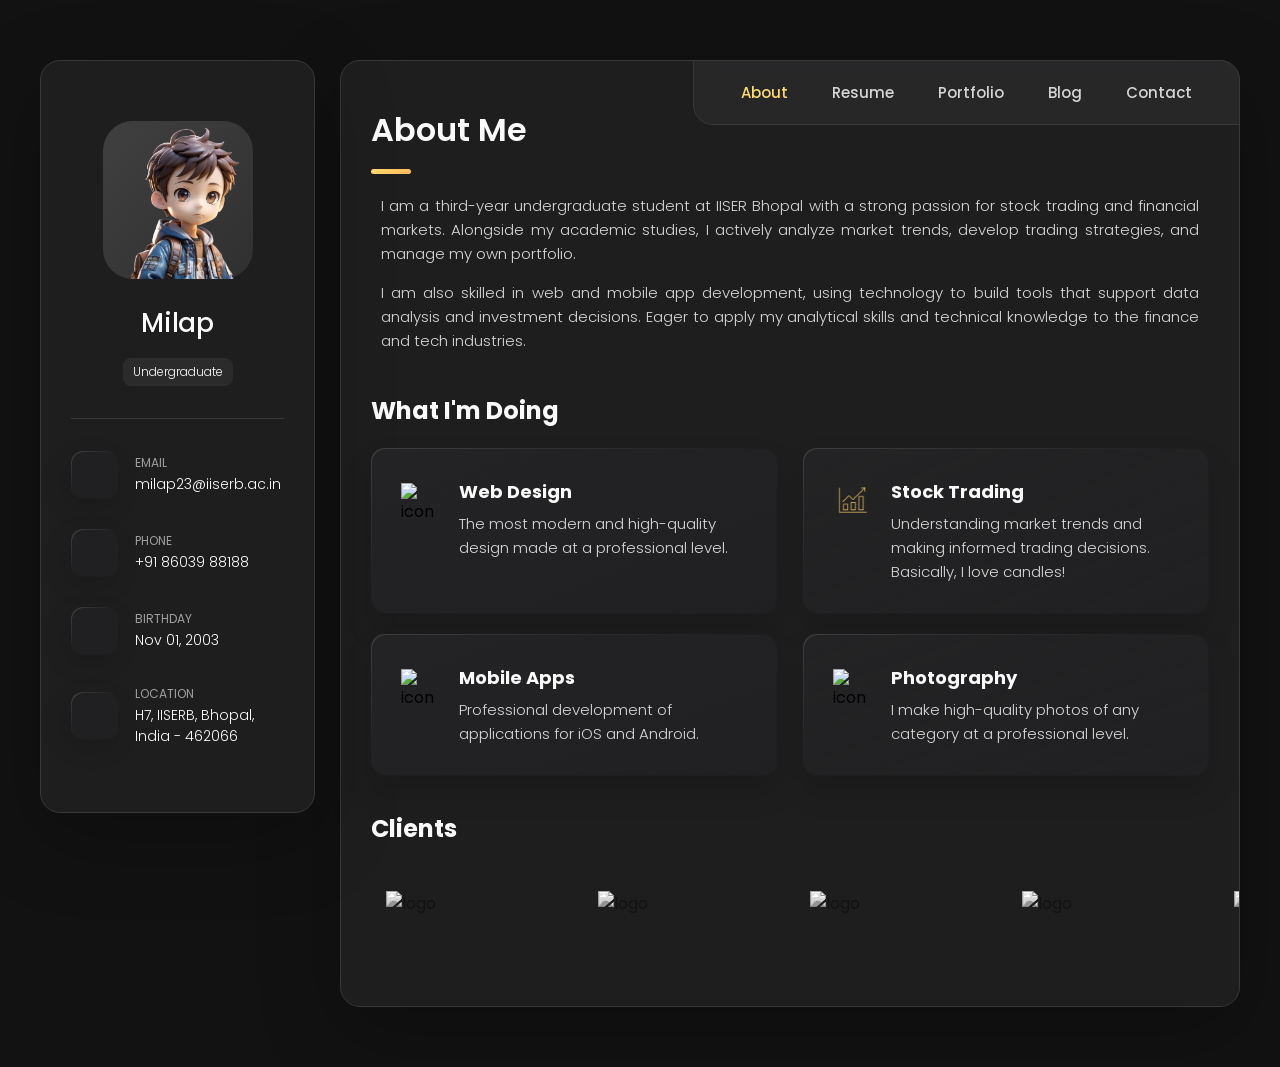
==== index.html @ 8d1cee5b "Update index.html" ====
<!DOCTYPE html>
<html lang="en">
<head>
    <meta charset="UTF-8">
    <meta name="viewport" content="width=device-width, initial-scale=1.0">
    <title>Personal Portfolio</title>
    <link rel="stylesheet" href="style.css">
    <link rel="shortcut icon" href="https://i.postimg.cc/9fqYVvxh/logo.png" type="image/x-icon">
</head>
<body>
    <main>
        <aside class="sidebar " data-sidebar>
            <div class="sidebar-info">
                <figure class="avatar-box">
                    <img src="img/avatar.png" alt="avatar" width="80">
                </figure>

                <div class="info-content">
                    <h1 class="name" title="Richard Hanrick">Milap </h1>
                    <p class="title">Undergraduate</p>
                </div>

                <button class="info-more-btn" data-sidebar-btn>
                    <span>Show Contacts</span>
                    <ion-icon name="chevron-down"></ion-icon>
                </button>
            </div>

            <div class="sidebar-info-more">
                <div class="separator"></div>

                <ul class="contacts-list">
                    <li class="contact-item">
                        <div class="icon-box">
                            <ion-icon name="mail-outline"></ion-icon>
                        </div>

                        <div class="contact-info">
                            <p class="contact-title">Email</p>

                            <a href="mailto:milap23@iiserb.ac.in" class="contact-link">milap23@iiserb.ac.in</a>
                        </div>
                    </li>

                    <li class="contact-item">
                        <div class="icon-box">
                            <ion-icon name="phone-portrait-outline"></ion-icon>
                        </div>

                        <div class="contact-info">
                            <p class="contact-title">Phone</p>

                            <a href="tel:+918603988188" class="contact-link">+91 86039 88188</a>
                        </div>
                    </li>

                    <li class="contact-item">
                        <div class="icon-box">
                            <ion-icon name="calendar-outline"></ion-icon>
                        </div>

                        <div class="contact-info">
                            <p class="contact-title">Birthday</p>

                            <time datetime="1982-06-23">Nov 01, 2003</time>
                        </div>
                    </li>

                    <li class="contact-item">
                        <div class="icon-box">
                            <ion-icon name="location-outline"></ion-icon>
                        </div>

                        <div class="contact-info">
                            <p class="contact-title">Location</p>

                            <address>H7, IISERB, Bhopal, India - 462066</address>
                        </div>
                    </li>
                </ul>

                <div class="separator"></div>

                <ul class="social-list">
                    <li class="social-item"><a href="#" class="social-link"><ion-icon name="logo-facebook"></ion-icon></a></li>
                    <li class="social-item"><a href="#" class="social-link"><ion-icon name="logo-twitter"></ion-icon></a></li>
                    <li class="social-item"><a href="#" class="social-link"><ion-icon name="logo-instagram"></ion-icon></a></li>
                </ul>
            </div>
        </aside>

        <div class="main-content">
            <nav class="navbar">
                <ul class="navbar-list">
                    <li class="navbar-item"><button class="navbar-link active" data-nav-link>About</button></li>
                    <li class="navbar-item"><button class="navbar-link" data-nav-link>Resume</button></li>
                    <li class="navbar-item"><button class="navbar-link" data-nav-link>Portfolio</button></li>
                    <li class="navbar-item"><button class="navbar-link" data-nav-link>Blog</button></li>
                    <li class="navbar-item"><button class="navbar-link" data-nav-link>Contact</button></li>
                </ul>
            </nav>

            <article class="about active" data-page="about">
                <header>
                    <h2 class="h2 article-title">About me</h2>
                </header>

                <section class="about-text">
                    <p>I am a third-year undergraduate student at IISER Bhopal with a strong passion for stock trading and financial markets. Alongside my academic studies, I actively analyze market trends, develop trading strategies, and manage my own portfolio.</p>
                    <p>I am also skilled in web and mobile app development, using technology to build tools that support data analysis and investment decisions. Eager to apply my analytical skills and technical knowledge to the finance and tech industries.</p>
                </section>

                <section class="service">
                    <h3 class="h3 service-title">What I'm doing</h3>

                    <ul class="service-list">
                        <li class="service-item">
                            <div class="service-icon-box">
                                <img src="https://i.postimg.cc/4389jZkP/icon-design.png" alt="icon" width="40">
                            </div>

                            <div class="service-content-box">
                                <h4 class="h4 service-item-title">Web Design</h4>
                                <p class="service-item-text">The most modern and high-quality design made at a professional level.</p>
                            </div>
                        </li>

                        <li class="service-item">
                            <div class="service-icon-box">
                                <img src="img/stock.png" alt="icon" width="40">
                            </div>

                            <div class="service-content-box">
                                <h4 class="h4 service-item-title">Stock Trading</h4>
                                <p class="service-item-text">Understanding market trends and making informed trading decisions. Basically, I love candles!</p>
                            </div>
                        </li>

                        <li class="service-item">
                            <div class="service-icon-box">
                                <img src="https://i.postimg.cc/xjLdzYxZ/icon-app.png" alt="icon" width="40">
                            </div>

                            <div class="service-content-box">
                                <h4 class="h4 service-item-title">Mobile apps</h4>
                                <p class="service-item-text">Professional development of applications for iOS and Android.</p>
                            </div>
                        </li>

                        <li class="service-item">
                            <div class="service-icon-box">
                                <img src="https://i.postimg.cc/0NL8zHpx/icon-photo.png" alt="icon" width="40">
                            </div>

                            <div class="service-content-box">
                                <h4 class="h4 service-item-title">Photography</h4>
                                <p class="service-item-text">I make high-quality photos of any category at a professional level.</p>
                            </div>
                        </li>
                    </ul>
                </section>
 
               <!-- <section class="testimonials">
                    <h3 class="h3 testimonials-title">Testimonials</h3>

                    <ul class="testimonials-list has-scrollbar">
                        <li class="testimonials-item">
                            <div class="content-card" data-testimonials-item>
                                <figure class="testimonials-avatar-box">
                                    <img src="https://i.postimg.cc/zGDHfn3G/avatar-1.png" alt="avatar" data-testimonials-avatar width="60">
                                </figure>

                                <h4 class="h4 testimonials-item-title" data-testimonials-title>Daniel Lewis</h4>

                                <div class="testimonials-text" data-testimonials-text>
                                    <p>Richard was hired to create a corporate identity. It's modern, clean and with a beautiful design that got a lot of praises from colleagues and visitors. We were very pleased with the work done. He has a lot of experience and is very concerned about the needs of client.</p>
                                </div>
                            </div>
                        </li>

                        <li class="testimonials-item">
                            <div class="content-card" data-testimonials-item>
                                <figure class="testimonials-avatar-box">
                                    <img src="https://i.postimg.cc/DwY0yHtx/avatar-2.png" alt="avatar" data-testimonials-avatar width="60">
                                </figure>

                                <h4 class="h4 testimonials-item-title" data-testimonials-title>Jessica Miller</h4>

                                <div class="testimonials-text" data-testimonials-text>
                                    <p>Working with Richard has been an absolute pleasure. I was impressed with his attention to detail, his web design skills and his professional approach to our timelines and processes.</p>
                                </div>
                            </div>
                        </li>

                        <li class="testimonials-item">
                            <div class="content-card" data-testimonials-item>
                                <figure class="testimonials-avatar-box">
                                    <img src="https://i.postimg.cc/fRFWhX9F/avatar-3.png" alt="avatar" data-testimonials-avatar width="60">
                                </figure>

                                <h4 class="h4 testimonials-item-title" data-testimonials-title>Emily Evans</h4>

                                <div class="testimonials-text" data-testimonials-text>
                                    <p>I couldn't be happier with the website that Richard created for us. His attention to detail and creativity is unmatched. Our clients frequently compliment the design, and it has significantly improved our brand image.</p>
                                </div>
                            </div>
                        </li>

                        <li class="testimonials-item">
                            <div class="content-card" data-testimonials-item>
                                <figure class="testimonials-avatar-box">
                                    <img src="https://i.postimg.cc/zXv1Xv81/avatar-4.png" alt="avatar" data-testimonials-avatar width="60">
                                </figure>

                                <h4 class="h4 testimonials-item-title" data-testimonials-title>Henry Williams</h4>

                                <div class="testimonials-text" data-testimonials-text>
                                    <p>I was overwhelmed with the thought of redesigning my online store, but Richard made the process seamless. The site is not only visually appealing but also optimized for conversions. I've seen a 50% increase in traffic since the launch!</p>
                                </div>
                            </div>
                        </li>
                    </ul>
                </section>-->

                <div class="modal-container " data-modal-container>
                    <div class="overlay " data-overlay></div>

                    <section class="testimonials-modal">
                        <button class="modal-close-btn" data-modal-close-btn><ion-icon name="close-outline"></ion-icon></button>

                        <div class="modal-img-wrapper">
                            <figure class="modal-avatar-box">
                                <img src="https://i.postimg.cc/zGDHfn3G/avatar-1.png" alt="Daniel Lewis" width="80" data-modal-img>
                            </figure>

                            <img src="https://i.postimg.cc/mZ00RwX7/icon-quote.png" alt="quote icon">
                        </div>

                        <div class="modal-content">
                            <h4 class="h3 modal-title" data-modal-title>Daniel Lewis</h4>
                            <time datetime="2023-06-14">14 June, 2023</time>

                            <div class="modal-text" data-modal-text>
                                <p>Richard was hired to create a corporate identity. It's modern, clean and with a beautiful design that got a lot of praises from colleagues and visitors. We were very pleased with the work done. He has a lot of experience and is very concerned about the needs of client.</p>
                            </div>
                        </div>
                    </section>
                </div>

                
                <section class="clients">
                    <h3 class="h3 clients-title">Clients</h3>

                    <ul class="clients-list has-scrollbar">
                        <li class="clients-item">
                            <a href="#"><img src="https://i.postimg.cc/YqfKyG66/logo-1-color.png" alt="logo"></a>
                        </li>

                        <li class="clients-item">
                            <a href="#"><img src="https://i.postimg.cc/fWm6JtgG/logo-2-color.png" alt="logo"></a>
                        </li>

                        <li class="clients-item">
                            <a href="#"><img src="https://i.postimg.cc/Bb07xpwd/logo-3-color.png" alt="logo"></a>
                        </li>

                        <li class="clients-item">
                            <a href="#"><img src="https://i.postimg.cc/hv1yMmkh/logo-4-color.png" alt="logo"></a>
                        </li>

                        <li class="clients-item">
                            <a href="#"><img src="https://i.postimg.cc/ry1P86Dc/logo-5-color.png" alt="logo"></a>
                        </li>

                        <li class="clients-item">
                            <a href="#"><img src="https://i.postimg.cc/SsWDN8NV/logo-6-color.png" alt="logo"></a>
                        </li>
                    </ul>
                </section>

            </article>
            
            <article class="resume " data-page="resume">
                <header>
                    <h2 class="h2 article-title">Resume</h2>
                </header>

                <section class="timeline">
                    <div class="title-wrapper">
                        <div class="icon-box"><ion-icon name="book-outline"></ion-icon></div>

                        <h3 class="h3">Education</h3>
                    </div>

                    <ol class="timeline-list">

                        <li class="timeline-item">
                            <h4 class="h4 timeline-item-title">Indian Institute of Science Education and Research, Bhopal</h4>
                            <span>At Present</span>
                            <p class="timeline-text">Currently pursuing my undergraduate studies in science and I think we are provided here with ultimate exposure to research, various facilities, resources and opportunities.</p>
                        </li>

                        <li class="timeline-item">
                            <h4 class="h4 timeline-item-title">DAV, Ranchi</h4>
                            <span>2020 - 2022</span>
                            <p class="timeline-text">Did my 11th and 12th here, most of which was during COVID lockdown. The free time helped me improve my personal and technical skills.</p>
                        </li>

                        <li class="timeline-item">
                            <h4 class="h4 timeline-item-title">SVM, Rajrappa Project</h4>
                            <span>2016 - 2020</span>
                            <p class="timeline-text">Studied till 10th grade. Here I learned about Indian culture, traditions, and important moral values.</p>
                        </li>

                        <li class="timeline-item">
                            <h4 class="h4 timeline-item-title">GGPS, BS City</h4>
                            <span>2008 - 2016</span>
                            <p class="timeline-text">Spent my early school years here till grade 6. This school gave me a strong foundation for academics and personal growth.</p>
                        </li>

                        <li class="timeline-item">
                            <h4 class="h4 timeline-item-title">Morning Glory, BS city</h4>
                            <span>2007 - 2008</span>
                            <p class="timeline-text">My kindergarten, where I first learned to read and write.</p>
                        </li>

                        

                        

                        

                        

                    </ol>
                </section>

                <section class="timeline">
                    <div class="title-wrapper">
                        <div class="icon-box"><ion-icon name="book-outline"></ion-icon></div>

                        <h3 class="h3">Experience</h3>
                    </div>

                    <ol class="timeline-list">
                        <li class="timeline-item">
                            <h4 class="h4 timeline-item-title">Developer</h4>
                            <span>2024 - Present</span>
                            <p class="timeline-text">Part time developer at Prep4iiser, contributed in the layout foundation & webpage development. </p>
                        </li>

                        <li class="timeline-item">
                            <h4 class="h4 timeline-item-title">Google local guide</h4>
                            <span>2019 - Present</span>
                            <p class="timeline-text">Level 7 local guide having 6 lakhs+ views. Contributed to Google Maps by reviewing and adding information about local businesses, helping users discover new places in my locality.</p>
                        </li>

                        <li class="timeline-item">
                            <h4 class="h4 timeline-item-title">Volunteer, Educational NGO</h4>
                            <span>2021 - 2023</span>
                            <p class="timeline-text">Assisted in organizing tests and prize distribution to talented young children, especially in rural areas. It was a rewarding experience to support education and encourage young learners. Gained valuable experience in social involvement, leadership, and organizational skills.</p>
                        </li>
                    </ol>
                </section>

                <section class="skill">
                    <h3 class="h3 skills-title">My Skills</h3>

                    <ul class="skills-list content-card">
                        <li class="skills-item">
                            <div class="title-wrapper">
                                <h5 class="h5">Web Design</h5>
                                <data value="80">80%</data>
                            </div>

                            <div class="skills-progress-bg">
                                <div class="skills-progress-fill" style="width: 80%;"></div>
                            </div>
                        </li>

                        <li class="skills-item">
                            <div class="title-wrapper">
                                <h5 class="h5">Graphic Design</h5>
                                <data value="70">70%</data>
                            </div>

                            <div class="skills-progress-bg">
                                <div class="skills-progress-fill" style="width: 70%;"></div>
                            </div>
                        </li>

                        <li class="skills-item">
                            <div class="title-wrapper">
                                <h5 class="h5">Photo/Video Editing</h5>
                                <data value="90">90%</data>
                            </div>

                            <div class="skills-progress-bg">
                                <div class="skills-progress-fill" style="width: 90%;"></div>
                            </div>
                        </li>

                        <li class="skills-item">
                            <div class="title-wrapper">
                                <h5 class="h5">App Development</h5>
                                <data value="50">50%</data>
                            </div>

                            <div class="skills-progress-bg">
                                <div class="skills-progress-fill" style="width: 50%;"></div>
                            </div>
                        </li>
                    </ul>
                </section>
            </article>

            <article class="portfolio " data-page="portfolio">
                <header>
                    <h2 class="h2 article-title">Portfolio</h2>
                </header>

                <section class="projects">
                    <ul class="filter-list">
                        <li class="filter-item"><button class="active" data-filter-btn>All</button></li>
                        <li class="filter-item"><button data-filter-btn>Web Design</button></li>
                        <li class="filter-item"><button data-filter-btn>Applications</button></li>
                        <li class="filter-item"><button data-filter-btn>Web Development</button></li>
                    </ul>

                    <div class="filter-select-box">
                        <button class="filter-select " data-select>
                            <div class="select-value" data-select-value>Select Category</div>

                            <div class="select-icon">
                                <ion-icon name="chevron-down"></ion-icon>
                            </div>
                        </button>

                        <ul class="select-list">
                            <li class="select-item"><button data-select-item>All</button></li>
                            <li class="select-item"><button data-select-item>Web Design</button></li>
                            <li class="select-item"><button data-select-item>Applications</button></li>
                            <li class="select-item"><button data-select-item>Web Development</button></li>
                        </ul>
                    </div>

                    <ul class="project-list">
                        <li class="project-item active" data-filter-item data-category="web development">
                            <a href="#">
                                <figure class="project-img">
                                    <div class="project-item-icon-box">
                                        <ion-icon name="eye-outline"></ion-icon>
                                    </div>

                                    <img src="https://i.postimg.cc/qRHpHMyd/project-1.jpg" alt="finance" loading="lazy">
                                </figure>

                                <h3 class="project-title">Finance</h3>
                                <p class="project-category">Web Development</p>
                            </a>
                        </li>

                        <li class="project-item active" data-filter-item data-category="web development">
                            <a href="#">
                                <figure class="project-img">
                                    <div class="project-item-icon-box">
                                        <ion-icon name="eye-outline"></ion-icon>
                                    </div>

                                    <img src="https://i.postimg.cc/bNrcM2Wt/project-2.png" alt="orizon" loading="lazy">
                                </figure>

                                <h3 class="project-title">Orizon</h3>
                                <p class="project-category">Web Development</p>
                            </a>
                        </li>

                        <li class="project-item active" data-filter-item data-category="web design">
                            <a href="#">
                                <figure class="project-img">
                                    <div class="project-item-icon-box">
                                        <ion-icon name="eye-outline"></ion-icon>
                                    </div>

                                    <img src="https://i.postimg.cc/jSJVqYsq/project-3.jpg" alt="fundo" loading="lazy">
                                </figure>

                                <h3 class="project-title">Fundo</h3>
                                <p class="project-category">Web Design</p>
                            </a>
                        </li>

                        <li class="project-item active" data-filter-item data-category="applications">
                            <a href="#">
                                <figure class="project-img">
                                    <div class="project-item-icon-box">
                                        <ion-icon name="eye-outline"></ion-icon>
                                    </div>

                                    <img src="https://i.postimg.cc/dtpXxNGb/project-4.png" alt="brawlhalla" loading="lazy">
                                </figure>

                                <h3 class="project-title">Brawlhalla</h3>
                                <p class="project-category">Applications</p>
                            </a>
                        </li>

                        <li class="project-item active" data-filter-item data-category="web design">
                            <a href="#">
                                <figure class="project-img">
                                    <div class="project-item-icon-box">
                                        <ion-icon name="eye-outline"></ion-icon>
                                    </div>

                                    <img src="https://i.postimg.cc/43T0JKLw/project-5.png" alt="dsm." loading="lazy">
                                </figure>

                                <h3 class="project-title">DSM.</h3>
                                <p class="project-category">Web Design</p>
                            </a>
                        </li>

                        <li class="project-item active" data-filter-item data-category="web design">
                            <a href="#">
                                <figure class="project-img">
                                    <div class="project-item-icon-box">
                                        <ion-icon name="eye-outline"></ion-icon>
                                    </div>

                                    <img src="https://i.postimg.cc/qR1DX1kZ/project-6.png" alt="metaspark" loading="lazy">
                                </figure>

                                <h3 class="project-title">Metaspark</h3>
                                <p class="project-category">Web Design</p>
                            </a>
                        </li>

                        <li class="project-item active" data-filter-item data-category="web development">
                            <a href="#">
                                <figure class="project-img">
                                    <div class="project-item-icon-box">
                                        <ion-icon name="eye-outline"></ion-icon>
                                    </div>

                                    <img src="https://i.postimg.cc/Kj4q9tjc/project-7.png" alt="summary" loading="lazy">
                                </figure>

                                <h3 class="project-title">Summary</h3>
                                <p class="project-category">Web Development</p>
                            </a>
                        </li>

                        <li class="project-item active" data-filter-item data-category="applications">
                            <a href="#">
                                <figure class="project-img">
                                    <div class="project-item-icon-box">
                                        <ion-icon name="eye-outline"></ion-icon>
                                    </div>

                                    <img src="https://i.postimg.cc/rw2j4B1w/project-8.jpg" alt="task manager" loading="lazy">
                                </figure>

                                <h3 class="project-title">Task Manager</h3>
                                <p class="project-category">Applications</p>
                            </a>
                        </li>

                        <li class="project-item active" data-filter-item data-category="web development">
                            <a href="#">
                                <figure class="project-img">
                                    <div class="project-item-icon-box">
                                        <ion-icon name="eye-outline"></ion-icon>
                                    </div>

                                    <img src="https://i.postimg.cc/7LxNsSQv/project-9.png" alt="arrival" loading="lazy">
                                </figure>

                                <h3 class="project-title">Arrival</h3>
                                <p class="project-category">Web Development</p>
                            </a>
                        </li>
                    </ul>
                </section>
            </article>

            <article class="blog " data-page="blog">
                <header>
                    <h2 class="h2 article-title">Blog</h2>
                </header>

                <section class="blog-posts">
                    <ul class="blog-posts-list">
                        <li class="blog-post-item">
                            <a href="#">
                                    <figure class="blog-banner-box">
                                        <img src="https://i.postimg.cc/DysCZrWs/blog-1.jpg" alt="Design conferences in 2024" loading="lazy">
                                    </figure>

                                <div class="blog-content">
                                    <div class="blog-meta">
                                        <p class="blog-category">Design</p>
                                        <span class="dot"></span>
                                        <time datetime="2024-02-23">Feb 23, 2024</time>
                                    </div>

                                    <h3 class="h3 blog-item-title">Design conferences in 2024</h3>
                                    <p class="blog-text">In 2024, several exciting design conferences are set to take place, offering opportunities for professionals and enthusiasts to connect, learn, and share innovative ideas.</p>
                                </div>
                            </a>
                        </li>

                        <li class="blog-post-item">
                            <a href="#">
                                <figure class="blog-banner-box">
                                    <img src="https://i.postimg.cc/QC7qFDMs/blog-2.jpg" alt="Best fonts every designer" loading="lazy">
                                </figure>


                                <div class="blog-content">
                                    <div class="blog-meta">
                                        <p class="blog-category">Design</p>
                                        <span class="dot"></span>
                                        <time datetime="2024-01-29">Jan 29, 2024</time>
                                    </div>

                                    <h3 class="h3 blog-item-title">Best fonts every designer</h3>
                                    <p class="blog-text">When it comes to typography, choosing the right font is essential for effective design. In this article, I'll bring a brief overview of some of the best fonts that every designer should consider incorporating into their toolkit.</p>
                                </div>
                            </a>
                        </li>

                        <li class="blog-post-item">
                            <a href="#">
                                <figure class="blog-banner-box">
                                    <img src="https://i.postimg.cc/W1T71QcL/blog-3.jpg" alt="Design digest #80" loading="lazy">
                                </figure>

                                <div class="blog-content">
                                    <div class="blog-meta">
                                        <p class="blog-category">Design</p>
                                        <span class="dot"></span>
                                        <time datetime="2023-12-20">Dec 20, 2023</time>
                                    </div>

                                    <h3 class="h3 blog-item-title">Design digest #80</h3>
                                    <p class="blog-text">Hello, my friends. In this Design Digest, I'll show you a curated collection of the latest trends, insights, and innovations in the design world. This edition highlights key themes and discussions that are shaping the future of design.</p>
                                </div>
                            </a>
                        </li>

                        <li class="blog-post-item">
                            <a href="#">
                                <figure class="blog-banner-box">
                                    <img src="https://i.postimg.cc/2S0n8yxh/blog-4.jpg" alt="2023 UI interactions" loading="lazy">
                                </figure>

                                <div class="blog-content">
                                    <div class="blog-meta">
                                        <p class="blog-category">Design</p>
                                        <span class="dot"></span>
                                        <time datetime="2023-11-29">Nov 29, 2023</time>
                                    </div>

                                    <h3 class="h3 blog-item-title">2023 UI interactions</h3>
                                    <p class="blog-text">As we move into 2024, 2023 was marked by the rapidly evolution of the landscape of UI interactions, driven by advancements in technology and user expectations. Dive with me in this text to see the main areas changed in this year.</p>
                                </div>
                            </a>
                        </li>

                        <li class="blog-post-item">
                            <a href="#">
                                <figure class="blog-banner-box">
                                    <img src="https://i.postimg.cc/YCCmVkw9/blog-5.jpg" alt="The forgotten art of spacing" loading="lazy">
                                </figure>

                                <div class="blog-content">
                                    <div class="blog-meta">
                                        <p class="blog-category">Design</p>
                                        <span class="dot"></span>
                                        <time datetime="2023-11-12">Nov 12, 2023</time>
                                    </div>

                                    <h3 class="h3 blog-item-title">The forgotten art of spacing</h3>
                                    <p class="blog-text">In the realm of design, spacing is often an overlooked yet crucial element that can significantly impact the overall aesthetic and functionality of a composition. This post will emphasize the importance of white space, margins, and padding in creating visually appealing and effective designs.</p>
                                </div>
                            </a>
                        </li>

                        <li class="blog-post-item">
                            <a href="#">
                                <figure class="blog-banner-box">
                                    <img src="https://i.postimg.cc/zBCBvP16/blog-6.jpg" alt="Design digest #79" loading="lazy">
                                </figure>

                                <div class="blog-content">
                                    <div class="blog-meta">
                                        <p class="blog-category">Design</p>
                                        <span class="dot"></span>
                                        <time datetime="2023-10-20">Oct 20, 2023</time>
                                    </div>

                                    <h3 class="h3 blog-item-title">Design digest #79</h3>
                                    <p class="blog-text">Hi, my friends. In this Design Digest I'll focus in the tools and resources that we use daily in our projects. Also, I'll include examples of software recommendations, online courses, and design communities that foster collaboration and learning.</p>
                                </div>
                            </a>
                        </li>
                    </ul>
                </section>
            </article>

            <article class="contact " data-page="contact">
                <header>
                    <h2 class="h2 article-title">Contact</h2>
                </header>

                <section class="mapbox" data-mapbox>
                    <figure>
                        <iframe src="https://www.google.com/maps/embed?pb=!1m16!1m12!1m3!1d1832.3158491698803!2d77.27150201797488!3d23.29282861818345!2m3!1f0!2f0!3f0!3m2!1i1024!2i768!4f13.1!2m1!1shostel%207%20iiserb!5e0!3m2!1sen!2sin!4v1757831672418!5m2!1sen!2sin"
                         width="400" height="300" loading="lazy"></iframe>
                    </figure>
                </section>

                <section class="contact-form">
                    <h3 class="h3 form-title">Contact Form</h3>

                    <form action="https://api.web3forms.com/submit" method="POST" class="form" data-form>
                        <div class="input-wrapper">
                            <input type="hidden" name="access_key" value="c6f83052-0022-4859-8e68-114f50a7c444">
                            <input type="text" name="fullname" class="form-input" placeholder="Full name" required data-form-input>
                            <input type="email" name="email" class="form-input" placeholder="Email Address" required data-form-input>
                        </div>

                        <textarea name="message" class="form-input" placeholder="Your Message" required data-form-input=""></textarea>

                        <button class="form-btn" type="submit" disabled data-form-btn>
                            <ion-icon name="paper-plane"></ion-icon>
                            <span>Send Message</span>
                        </button>
                    </form>
                </section>
            </article>
        </div>
    </main>

    <script src="main.js"></script>

    <script type="module" src="https://unpkg.com/ionicons@7.1.0/dist/ionicons/ionicons.esm.js"></script>
    <script nomodule src="https://unpkg.com/ionicons@7.1.0/dist/ionicons/ionicons.js"></script>
</body>

</html>
---- style.css ----
@import url('https://fonts.googleapis.com/css2?family=Poppins:ital,wght@0,100;0,200;0,300;0,400;0,500;0,600;0,700;0,800;0,900;1,100;1,200;1,300;1,400;1,500;1,600;1,700;1,800;1,900&display=swap');

:root {
    --bg-gradient-onyx: linear-gradient(to bottom right, hsl(240, 1%, 25%) 3%, hsl(0, 0%, 19%) 97%);
    --bg-gradient-jet: linear-gradient(to bottom right, hsla(240, 1%, 18%, .251) 3%, hsla(240, 2%, 11%, 0) 100%), hsl(240, 2%, 13%);
    --bg-gradient-yellow1: linear-gradient(to bottom right, hsl(45, 100%, 71%) 0%, hsla(36, 100%, 69%, 0) 50%);
    --bg-gradient-yellow2: linear-gradient(135deg, hsla(45, 100%, 71%, .251) 0%, hsla(35, 100%, 68%, 0) 59.86%), hsl(240, 2%, 13%);
    --border-gradient-onyx: linear-gradient(to bottom right, hsl(0, 0%, 25%) 0%, hsla(0, 0%, 25%, 0) 50%);
    --text-gradient-yellow: linear-gradient(to right, hsl(45, 100%, 72%), hsl(35, 100%, 68%));

    --jet: hsl(0, 0%, 22%);
    --onyx: hsl(240, 1%, 17%);
    --eerie-black1: hsl(240, 2%, 13%);
    --eerie-black2: hsl(240, 2%, 12%);
    --smoky-black: hsl(0, 0%, 7%);
    --white1: hsl(0, 0%, 100%);
    --white2: hsl(0, 0%, 98%);
    --orange-yellow-crayola: hsl(45, 100%, 72%);
    --vegas-gold: hsl(45, 54%, 58%);
    --light-gray: hsl(0, 0%, 84%);
    --light-gray70: hsla(0, 0%, 84%, .7);
    --bittersweet-shimmer: hsl(0, 43%, 51%);

    --ff-poppins: 'Poppins', sans-serif;

    --fs1: 24px;
    --fs2: 18px;
    --fs3: 17px;
    --fs4: 16px;
    --fs5: 15px;
    --fs6: 14px;
    --fs7: 13px;
    --fs8: 12px;

    --fw300: 300;
    --fw400: 400;
    --fw500: 500;
    --fw600: 600;

    --shadow1: -4px 8px 24px hsla(0, 0%, 0%, .25);
    --shadow2: 0px 16px 30px hsla(0, 0%, 0%, .25);
    --shadow3: 0px 16px 40px hsla(0, 0%, 0%, .25);
    --shadow4: 0px 25px 50px hsla(0, 0%, 0%, .15);
    --shadow5: 0px 24px 80px hsla(0, 0%, 0%, .25);

    --transition1: .25s ease;
    --transition2: .5s ease-in-out;
}

*, *::before, *::after {
    margin: 0;
    padding: 0;
    box-sizing: border-box;
}

a {text-decoration: none; }

li {list-style: none; }

img, ion-icon, a, button, time, span { display: block; }

button {
    font: inherit;
    background: none;
    border: none;
    text-align: left;
    cursor: pointer;
}

input, textarea {
    display: block;
    width: 100%;
    background: none;
    font: inherit;
}

::selection {
    background: var(--orange-yellow-crayola);
    color: var(--smoky-black);
}

:focus { outline-color: var(--orange-yellow-crayola); }

html { font-family: var(--ff-poppins); }

body { background: var(--smoky-black); }

main {
    margin: 15px 12px;
    margin-bottom: 75px;
    min-width: 259px;
}

.sidebar, article {
    background: var(--eerie-black2);
    border: 1px solid var(--jet);
    border-radius: 20px;
    box-shadow: var(--shadow1);
    z-index: 1;
    padding: 15px;
}

    .sidebar.active { max-height: 405px; }

.separator {
    width: 100%;
    height: 1px;
    background: var(--jet);
    margin: 16px 0;
}

.icon-box {
    position: relative;
    background: var(--border-gradient-onyx);
    width: 30px;
    height: 30px;
    border-radius: 8px;
    display: flex;
    justify-content: center;
    align-items: center;
    font-size: 16px;
    color: var(--orange-yellow-crayola);
    box-shadow: var(--shadow1);
    z-index: 1;
}

    .icon-box::before {
        content: '';
        position: absolute;
        inset: 1px;
        background: var(--eerie-black1);
        border-radius: inherit;
        z-index: -1;
    }

    .icon-box ion-icon { --ionicon-stroke-width: 35px; }

article { display: none; }

    article.active { 
        display: block;
        animation: fade .5s ease backwards;
    }

        @keyframes fade {
            0% { opacity: 0; }
            100% { opacity: 1; }
        }

.h2, .h3, .h4, .h5 { 
    color: var(--white2);
    text-transform: capitalize;
}

    .h2 { font-size: var(--fs1); }
    .h3 { font-size: var(--fs2); }
    .h4 { font-size: var(--fs4); }
    .h5 { 
        font-size: var(--fs7);
        font-weight: var(--fw500); 
    }

.article-title {
    position: relative;
    padding-bottom: 7px;
}

    .article-title::after {
        content: '';
        position: absolute;
        bottom: 0;
        left: 0;
        width: 30px;
        height: 3px;
        background: var(--text-gradient-yellow);
        border-radius: 3px;
    }

.has-scrollbar::-webkit-scrollbar {
    width: 5px;
    height: 5px;
}

.has-scrollbar::-webkit-scrollbar-track {
    background: var(--onyx);
    border-radius: 5px;
}

.has-scrollbar::-webkit-scrollbar-thumb {
    background: var(--orange-yellow-crayola);
    border-radius: 5px;
}

.has-scrollbar::-webkit-scrollbar-button { width: 20px; }

.content-card {
    position: relative;
    background: var(--border-gradient-onyx);
    padding: 15px;
    padding-top: 45px;
    border-radius: 14px;
    box-shadow: var(--shadow2);
    cursor: pointer;
    z-index: 1;
}

    .content-card::before {
        content: '';
        position: absolute;
        inset: 1px;
        background: var(--bg-gradient-jet);
        border-radius: inherit;
        z-index: -1;
    }

/*ASIDE - SIDEBAR*/

.sidebar {
    margin-bottom: 15px;
    max-height: 112px;
    overflow: hidden;
    padding: 15px;
    transition: var(--transition2);
}

.sidebar-info {
    position: relative;
    display: flex;
    justify-content: flex-start;
    align-items: center;
    gap: 15px;
}



.avatar-box {
    background: var(--bg-gradient-onyx);
    border-radius: 20px;
}

.info-content .name {
    color: var(--white2);
    font-size: var(--fs3);
    font-weight: var(--fw500);
    letter-spacing: -0.25px;
    margin-bottom: 10px;
}

.info-content .title {
    color: var(--white1);
    background: var(--onyx);
    font-size: var(--fs8);
    font-weight: var(--fw300);
    width: max-content;
    padding: 3px 12px;
    border-radius: 8px;
}

.info-more-btn {
    position: absolute;
    top: -15px;
    right: -15px;
    border-radius: 0 15px;
    font-size: 13px;
    color: var(--orange-yellow-crayola);
    background: var(--border-gradient-onyx);
    padding: 10px;
    box-shadow: var(--shadow2);
    transition: var(--transition1);
    z-index: 1;
}

    .info-more-btn::before {
        content: '';
        position: absolute;
        inset: 1px;
        border-radius: inherit;
        background: var(--bg-gradient-jet);
        transition: var(--transition1);
        z-index: -1;
    }

        .info-more-btn:hover, .info-more-btn:focus { background: var(--bg-gradient-yellow1); }
        .info-more-btn:hover::before, .info-more-btn:focus::before { background: var(--bg-gradient-yellow2); }

    .info-more-btn span { display: none; }

.sidebar-info-more {
    opacity: 0;
    visibility: hidden;
    transition: var(--transition2);
}

    .sidebar.active .sidebar-info-more {
        opacity: 1;
        visibility: visible;
    }

.contacts-list {
    display: grid;
    grid-template-columns: 1fr;
    gap: 16px;
}

.contact-item {
    min-width: 100%;
    display: flex;
    align-items: center;
    gap: 16px;
}

.contact-info {
    max-width: calc(100% - 46px);
    width: calc(100% - 46px);
}

    .contact-info :is(.contact-link, time, address) {
        color: var(--white2);
        font-size: var(--fs7);
    }

    .contact-info address { font-style: normal; }

.contact-title {
    color: var(--light-gray70);
    font-size: var(--fs8);
    text-transform: uppercase;
    margin-bottom: 2px;
}

.social-list {
    display: flex;
    justify-content: flex-start;
    align-items: center;
    gap: 15px;
    padding-bottom: 4px;
    padding-left: 7px;
}

.social-item .social-link {
    color: var(--light-gray70);
    font-size: 18px;
}

    .social-item .social-link:hover { color: var(--light-gray); }

/*NAVBAR*/

.navbar {
    position: fixed;
    bottom: 0;
    left: 0;
    width: 100%;
    background: hsla(240, 1%, 17%, .75);
    backdrop-filter: blur(10px);
    border: 1px solid var(--jet);
    border-radius: 12px 12px 0 0;
    box-shadow: var(--shadow2);
    z-index: 5;
}

.navbar-list {
    display: flex;
    flex-wrap: wrap;
    justify-content: center;
    align-items: center;
    padding: 0 10px;
}

.navbar-link {
    color: var(--light-gray);
    font-size: var(--fs8);
    padding: 20px 7px;
    transition: color var(--transition1);
}

    .navbar-link:hover, .navbar-link:focus { color: var(--light-gray70); }
    .navbar-link.active { color: var(--orange-yellow-crayola); }

/*ABOUT*/

.about .article-title { 
    margin-bottom: 15px;
    margin-top: 15px;
}

.about-text {
    color: var(--light-gray);
    font-size: var(--fs6);
    font-weight: var(--fw300);
    line-height: 1.6;
}

    .about-text p { 
        margin-bottom: 15px;
        text-align: justify;
        padding-left: 10px;
        padding-right: 10px;
     }

.service { margin-bottom: 35px; }

.service-title { margin-bottom: 20px; }

.service-list {
    display: grid;
    grid-template-columns: 1fr;
    gap: 20px;
}

.service-item {
    position: relative;
    background: var(--border-gradient-onyx);
    padding: 20px;
    border-radius: 14px;
    box-shadow: var(--shadow2);
    z-index: 1;
}

    .service-item::before {
        content: '';
        position: absolute;
        inset: 1px;
        background: var(--bg-gradient-jet);
        border-radius: inherit;
        z-index: -1;
    }

.service-icon-box { margin-bottom: 10px; }
    .service-icon-box img { margin: auto; }

.service-content-box { text-align: center; }
.service-item-title { margin-bottom: 7px; }

.service-item-text {
    color: var(--light-gray);
    font-size: var(--fs6);
    font-weight: var(--fw300);
    line-height: 1.6;
}

/*TESTIMONIALS*/

.testimonials { margin-bottom: 30px; }
.testimonials-title { margin-bottom: 20px; }

.testimonials-list {
    display: flex;
    justify-content: flex-start;
    align-items: flex-start;
    gap: 15px;
    margin: 0 -15px;
    padding: 25px 15px;
    padding-bottom: 35px;
    overflow-x: auto;
    scroll-behavior: smooth;
    overscroll-behavior-inline: contain;
    scroll-snap-type: inline mandatory;
}

.testimonials-item {
    min-width: 100%;
    scroll-snap-align: center;
}

.testimonials-avatar-box {
    position: absolute;
    top: 0;
    left: 0;
    transform: translate(15px, -25px);
    background: var(--bg-gradient-onyx);
    border-radius: 14px;
    box-shadow: var(--shadow1);
}

.testimonials-text {
    color: var(--light-gray);
    font-size: var(--fs6);
    font-weight: var(--fw300);
    line-height: 1.6;
    display: -webkit-box;
    line-clamp: 4;
    -webkit-line-clamp: 4;
    -webkit-box-orient: vertical;
    overflow: hidden;
}

/*MODAL CONTAINER*/

.modal-container {
    position: fixed;
    top: 0;
    left: 0;
    width: 100%;
    height: 100%;
    display: flex;
    justify-content: center;
    align-items: center;
    overflow-y: auto;
    overscroll-behavior: contain;
    z-index: 20;
    pointer-events: none;
    visibility: hidden;
}

    .modal-container::-webkit-scrollbar { display: none; }

    .modal-container.active {
        pointer-events: all;
        visibility: visible;
    }

        .modal-container.active .testimonials-modal {
            transform: scale(1);
            opacity: 1;
        }

.overlay {
    position: fixed;
    top: 0;
    left: 0;
    width: 100%;
    height: 100vh;
    background: hsl(0, 0%, 5%);
    opacity: 0;
    visibility: hidden;
    pointer-events: none;
    z-index: 1;
    transition: var(--transition1);
}

    .overlay.active {
        opacity: .8;
        visibility: visible;
        pointer-events: all;
    }

.testimonials-modal {
    background: var(--eerie-black2);
    position: relative;
    padding: 15px;
    margin: 15px 12px;
    border: 1px solid var(--jet);
    border-radius: 14px;
    box-shadow: var(--shadow5);
    transform: scale(1.2);
    opacity: 0;
    transition: var(--transition1);
    z-index: 2;
}

.modal-close-btn {
    position: absolute;
    top: 15px;
    right: 15px;
    background: var(--onyx);
    border-radius: 8px;
    width: 32px;
    height: 32px;
    display: flex;
    justify-content: center;
    align-items: center;
    color: var(--white2);
    font-size: 18px;
    opacity: .7;
}

    .modal-close-btn:hover, .modal-close-btn:focus { opacity: 1; }
    .modal-close-btn ion-icon { --ionicon-stroke-width: 50px; }

.modal-avatar-box {
    background: var(--bg-gradient-onyx);
    width: max-content;
    border-radius: 14px;
    margin-bottom: 15px;
    box-shadow: var(--shadow2);
}

.modal-img-wrapper > img { display: none; }

.modal-title { margin-bottom: 4px; }

.modal-content time {
    font-size: var(--fs6);
    color: var(--light-gray70);
    font-weight: var(--fw500);
    margin-bottom: 10px;
}

.modal-content p {
    color: var(--light-gray);
    font-size: var(--fs6);
    font-weight: var(--fw300);
    line-height: 1.6;
}

/*CLIENTS*/

.clients { margin-bottom: 15px; }

.clients-list {
    display: flex;
    justify-content: flex-start;
    align-items: flex-start;
    gap: 15px;
    margin: 0 -15px;
    padding: 25px;
    padding-bottom: 25px;
    overflow-x: auto;
    scroll-behavior: smooth;
    overscroll-behavior-inline: contain;
    scroll-snap-type: inline mandatory;
    scroll-padding-inline: 25px;
}

.clients-item {
    min-width: 50%;
    scroll-snap-align: start;
}

    .clients-item img {
        width: 100%;
        filter: grayscale(1);
        transition: var(--transition1);
    }

        .clients-item img:hover { filter: grayscale(0);}

/*RESUME*/

.article-title { margin-bottom: 30px; }

.timeline { margin-bottom: 30px; }

    .timeline .title-wrapper {
        display: flex;
        align-items: center;
        gap: 15px;
        margin-bottom: 25px;
    }

.timeline-list {
    font-size: var(--fs6);
    margin-left: 45px;
}

    .timeline-list span {
        color: var(--vegas-gold);
        font-weight: var(--fw400);
        line-height: 1.6;
    }

.timeline-item { position: relative; }

    .timeline-item:not(:last-child) { margin-bottom: 20px; }
        .timeline-item:not(:last-child)::before {
            content: '';
            position: absolute;
            top: -25px;
            left: -30px;
            width: 1px;
            height: calc(100% + 50px);
            background: var(--jet);
        }

    .timeline-item::after {
        content: '';
        position: absolute;
        top: 5px;
        left: -33px;
        height: 6px;
        width: 6px;
        border-radius: 50%;
        background: var(--text-gradient-yellow);
        box-shadow: 0 0 0 4px var(--jet);
    }

.timeline-item-title {
    font-size: var(--fs6);
    line-height: 1.3;
    margin-bottom: 7px;
}

.timeline-text {
    color: var(--light-gray);
    font-weight: var(--fw300);
    line-height: 1.6;
    text-align: justify;
}

/*SKILLS*/

.skills-title { margin-bottom: 20px; }

.skills-list { padding: 20px; }

.skills-item:not(:last-child) {margin-bottom: 15px; }

.skill .title-wrapper {
    display: flex;
    align-items: center;
    gap: 5px;
    margin-bottom: 8px;
}

    .skill .title-wrapper data {
        color: var(--light-gray);
        font-size: var(--fs7);
        font-weight: var(--fw300);
    }

.skills-progress-bg {
    background: var(--jet);
    width: 100%;
    height: 8px;
    border-radius: 10px;
}

.skills-progress-fill {
    background: var(--text-gradient-yellow);
    height: 100%;
    border-radius: inherit;
}

/*PORTFOLIO*/

.filter-list { display: none; }

.filter-select-box { 
    position: relative;
    margin-bottom: 25px;
}

.filter-select {
    background: var(--eerie-black2);
    color: var(--light-gray);
    display: flex;
    justify-content: space-between;
    align-items: center;
    width: 100%;
    padding: 12px 16px;
    border: 1px solid var(--jet);
    border-radius: 14px;
    font-size: var(--fs6);
    font-weight: var(--fw300);
}

    .filter-select.active .select-icon { transform: rotate(0.5turn); }

.select-list {
    background: var(--eerie-black2);
    position: absolute;
    top: calc(100% + 6px);
    width: 100%;
    padding: 6px;
    border: 1px solid var(--jet);
    border-radius: 14px;
    z-index: 2;
    visibility: hidden;
    pointer-events: none;
    transition: .5s ease-in-out;
}

    .filter-select.active + .select-list {
        opacity: 1;
        visibility: visible;
        pointer-events: all;
    }

.select-item button {
    background: var(--eerie-black2);
    color: var(--light-gray);
    font-size: var(--fs6);
    font-weight: var(--fw300);
    text-transform: capitalize;
    width: 100%;
    padding: 8px 10px;
    border-radius: 8px;
}

    .select-item button:hover { --eerie-black2: hsl(240, 2%, 20%); }

.project-list {
    display: grid;
    grid-template-columns: 1fr;
    gap: 30px;
    margin-bottom: 10px;
}

.project-item { display: none; }

    .project-item.active {
        display: block;
        animation: scaleUp .25s ease forwards;
    }

        @keyframes scaleUp {
            0% { transform: scale(0.5); }
            100% { transform: scale(1); }
        }

    .project-item > a { width: 100%; }

.project-img {
    position: relative;
    width: 100%;
    height: 200px;
    border-radius: 16px;
    overflow: hidden;
    margin-bottom: 15px;
}

    .project-img img {
        width: 100%;
        height: 100%;
        object-fit: cover;
        transition: var(--transition1);
    }

    .project-img::before {
        content: '';
        position: absolute;
        top: 0;
        left: 0;
        width: 100%;
        height: 100%;
        background: transparent;
        z-index: 1;
        transition: var(--transition1);
    }

        .project-item > a:hover img { transform: scale(1.1); }

        .project-item > a:hover .project-img::before { background: hsla(0, 0%, 0%, .5); }

.project-item-icon-box {
    --scale: .8;

    background: var(--jet);
    color: var(--orange-yellow-crayola);
    position: absolute;
    top: 50%;
    left: 50%;
    transform: translate(-50%, -50%) scale(var(--scale));
    font-size: 20px;
    padding: 18px;
    border-radius: 12px;
    opacity: 0;
    z-index: 1;
    transition: var(--transition1);
}

    .project-item > a:hover .project-item-icon-box {
        --scale: 1;
        opacity: 1;
    }

    .project-item-icon-box ion-icon { --ionicon-stroke-width: 50px; }

.project-title, .project-category { margin-left: 10px; }

    .project-title {
        color: var(--white2);
        font-size: var(--fs5);
        font-weight: var(--fw400);
        text-transform: capitalize;
        line-height: 1.3;
    }

    .project-category {
        color: var(--light-gray70);
        font-size: var(--fs6);
        font-weight: var(--fw300);
    }

/*BLOG*/

.blog-posts { margin-bottom: 10px; }

.blog-posts-list {
    display: grid;
    grid-template-columns: 1fr;
    gap: 20px;
}

.blog-posts-item > a {
    position: relative;
    background: var(--border-gradient-onyx);
    height: 100%;
    box-shadow: var(--shadow4);
    border-radius: 16px;
    z-index: 1;
}

    .blog-posts-item > a::before {
        content: '';
        position: absolute;
        inset: 1px;
        border-radius: inherit;
        background: var(--eerie-black1);
        z-index: -1;
    }

.blog-banner-box {
    width: 100%;
    height: 200px;
    border-radius: 12px;
    overflow: hidden;
}

    .blog-banner-box img {
        width: 100%;
        height: 100%;
        object-fit: cover;
        transition: var(--transition1);
    }

.blog-content { padding: 15px; }

.blog-meta {
    display: flex;
    justify-content: flex-start;
    align-items: center;
    gap: 7px;
    margin-bottom: 10px;
}

    .blog-meta :is(.blog-category, time) {
        color: var(--light-gray70);
        font-size: var(--fs6);
        font-weight: var(--fw300);
    }

    .blog-meta .dot {
        background: var(--light-gray70);
        width: 4px;
        height: 4px;
        border-radius: 4px;
    }

.blog-item-title {
    margin-bottom: 10px;
    line-height: 1.3;
    transition: var(--transition1);
}

    .blog-post-item > a:hover .blog-item-title { color: var(--orange-yellow-crayola); }

.blog-text {
    color: var(--light-gray);
    font-size: var(--fs6);
    font-weight: var(--fw300);
    line-height: 1.6;
    text-align: justify;
}

/*CONTACT*/

.mapbox {
    position: relative;
    height: 250px;
    width: 100%;
    border-radius: 16px;
    margin-bottom: 30px;
    border: 1px solid var(--jet);
    overflow: hidden;
}

    .mapbox figure { height: 100%; }

    .mapbox iframe {
        width: 100%;
        height: 100%;
        border: none;
        filter: grayscale(1) invert(1);
    }

.contact-form { margin-bottom: 10px; }

.form-title { margin-bottom: 20px; }

.input-wrapper {
    display: grid;
    grid-template-columns: 1fr;
    gap: 25px;
    margin-bottom: 25px;
}

.form-input {
    color: var(--white2);
    font-size: var(--fs6);
    font-weight: var(--fw400);
    padding: 13px 20px;
    border: 1px solid var(--jet);
    border-radius: 14px;
    outline: none;
}

    .form-input::placeholder { font-weight: var(--fw500); }
    .form-input:focus { border-color: var(--orange-yellow-crayola); }
        .form-input:focus:invalid { border-color: var(--bittersweet-shimmer); }

textarea.form-input {
    min-height: 100px;
    height: 120px;
    max-height: 200px;
    resize: vertical;
    margin-bottom: 25px;
}

    textarea.form-input::-webkit-realizer { display: none; }

.form-btn {
    position: relative;
    width: 100%;
    background: var(--border-gradient-onyx);
    color: var(--orange-yellow-crayola);
    display: flex;
    justify-content: center;
    align-items: center;
    gap: 10px;
    padding: 13px 20px;
    border-radius: 14px;
    font-size: var(--fs6);
    text-transform: capitalize;
    box-shadow: var(--shadow3);
    z-index: 1;
    transition: var(--transition1);
}

    .form-btn::before {
        content: '';
        position: absolute;
        inset: 1px;
        background: var(--bg-gradient-jet);
        border-radius: inherit;
        z-index: -1;
        transition: var(--transition1);
    }

    .form-btn ion-icon { font-size: 16px; }
    .form-btn:hover { background: var(--bg-gradient-yellow1); }
        .form-btn::before { background: var(--bg-gradient-yellow2); }

    .form-btn:disabled {
        opacity: .7;
        cursor: not-allowed;
    }

        .form-btn:disabled:hover { background: var(--border-gradient-onyx); }
            .form-btn:disabled:hover::before { background: var(--bg-gradient-jet); }


/*MEDIA QUERIES*/

@media (min-width: 450px) {
    .clients-item { min-width: calc(33.33% - 10px); }

    .project-img, .blog-banner-box { height: auto; }
}

@media (min-width: 580px) {
    :root {
        --fs1: 32px;
        --fs2: 24px;
        --fs3: 26px;
        --fs4: 18px;
        --fs6: 15px;
        --fs7: 15px;
        --fs8: 12px;
    }

    .sidebar, article {
        width: 520px;
        margin-inline: auto;
        padding: 30px;
    }

    .article-title {
        font-weight: var(--fw600);
        padding-bottom: 15px;
    }

        .article-title::after {
            width: 40px;
            height: 5px;
        }

    .icon-box {
        width: 48px;
        height: 48px;
        border-radius: 12px;
        font-size: 18px;
    }

    main {
        margin-top: 60px;
        margin-bottom: 100px;
    }

    .sidebar {
        max-height: 180px;
        margin-bottom: 30px;
    }

        .sidebar.active { max-height: 584px; }

    .sidebar-info { gap: 25px; }

    .avatar-box { border-radius: 30px; }
        .avatar-box img { width: 120px; }

    .info-content .name { margin-bottom: 15px; }
    .info-content .title { padding: 5px 10px; }

    .info-more-btn {
        top: -30px;
        right: -30px;
        padding: 10px 15px;
    }

        .info-more-btn span {
            display: block;
            font-size: var(--fs8);
        }

        .info-more-btn ion-icon { display: none; }

    .separator { margin: 32px 0; }

    .contacts-list { gap: 20px; }

    .contact-info {
        max-width: calc(100% - 64px);
        width: calc(100% - 64px);
    }

    .navbar { border-radius: 20px 20px 0 0; }

    .navbar-list { gap: 20px; }
    .navbar-link { --fs8: 14px; }

    .about .article-title { margin-bottom: 20px; }
    .about-text { margin-bottom: 40px; }

    .service-item {
        display: flex;
        justify-content: flex-start;
        align-items: flex-start;
        gap: 18px;
        padding: 30px;
    }

    .service-icon-box {
        margin-bottom: 0;
        margin-top: 5px;
    }

    .service-content-box { text-align: left; }

    .testimonials-title { margin-bottom: 25px; }

    .testimonials-list {
        gap: 30px;
        margin: 0 -30px;
        padding: 30px;
        padding-bottom: 35px;
    }

    .content-card {
        padding: 30px;
        padding-top: 25px;
    }

    .testimonials-avatar-box {
        transform: translate(30px, -30px);
        border-radius: 28px;
    }

        .testimonials-avatar-box img { width: 80px; }

    .testimonials-item-title {
        margin-bottom: 10px;
        margin-left: 95px;
    }

    .testimonials-text {
        line-clamp: 2;
        -webkit-line-clamp: 2;
    }

    .modal-container {padding: 20px; }

    .testimonials-modal {
        display: flex;
        justify-content: flex-start;
        align-items: stretch;
        gap: 25px;
        padding: 30px;
        border-radius: 20px;
    }

    .modal-img-wrapper {
        display: flex;
        flex-direction: column;
        align-items: center;
    }

    .modal-avatar-box {
        border-radius: 18px;
        margin-bottom: 0;
    }

        .modal-avatar-box img { width: 65px; }

    .modal-img-wrapper > img {
        display: block;
        position: relative;
        /* flex-grow: 1; */
        width: 35px;
        top: 50px;
    }

    .clients-list {
        gap: 25px;
        margin: 0 -30px;
        padding: 45px;
        scroll-padding-inline: 45px;
    }

    .clients-item { min-width: calc(33..33% - 35px); }

    .timeline-list { margin-left: 65px; }

    .timeline-item:not(:last-child)::before { left: -40px; }

    .timeline-item::after {
        height: 8px;
        width: 8px;
        left: -43px;
    }

    .skills-item:not(:last-child) { margin-bottom: 25px; }

    .project-img, .blog-banner-box { border-radius: 16px; }

    .blog-posts-list { gap: 30px; }

    .blog-content { padding: 25px; }

    .mapbox {
        height: 380px;
        border-radius: 18px;
    }

    .input-wrapper {
        gap: 30px;
        margin-bottom: 30px;
    }

    .form-input { padding: 15px 20px; }

    textarea.form-input { margin-bottom: 30px; }

    .form-btn {
        --fs-6: 16px;
        padding: 16px 20px;
    }

        .form-btn ion-icon { font-size: 18px; }
}

@media (min-width: 768px) {

    .sidebar, article { width: 700px; }

    .has-scrollbar::-webkit-scrollbar-button { width: 100px; }

    .contacts-list {
        grid-template-columns: 1fr 1fr;
        gap: 30px 15px;
    }

    .navbar-link { --fs8: 15px; }

    .testimonials-modal {
        gap: 35px;
        max-width: 680px;
    }

    .modal-avatar-box img { width: 80px; }

    .article-title { padding-bottom: 20px; }

    .filter-select-box { display: none; }

    .filter-list {
        display: flex;
        justify-content: flex-start;
        align-items: center;
        gap: 25px;
        padding-left: 5px;
        margin-bottom: 30px;
    }

    .filter-item button {
        color: var(--light-gray);
        font-size: var(--fs5);
        transition: var(--transition1);
    }

        .filter-item button:hover { color: var(--light-gray70); }
        .filter-item button.active { color: var(--orange-yellow-crayola); }

    .project-list, .blog-posts-list { grid-template-columns: 1fr 1fr; }

    .input-wrapper { grid-template-columns: 1fr 1fr; }

    .form-btn {
        width: max-content;
        margin-left: auto;
    }
}

@media (min-width: 1024px) {

    :root {
        --shadow1: -4px 8px 24px hsla(0, 0%, 0%, .125);
        --shadow2: 0px 16px 30px hsla(0, 0%, 0%, .125);
        --shadow3: 0px 16px 40px hsla(0, 0%, 0%, .125);
    }

    .sidebar, article {
        width: 950px;
        box-shadow: var(--shadow5);
    }

    main { margin-bottom: 60px; }

    .main-content {
        position: relative;
        width: max-content;
        margin: auto;
    }

    .navbar {
        position: absolute;
        bottom: auto;
        top: 0;
        left: auto;
        right: 0;
        width: max-content;
        border-radius: 0 20px;
        padding: 0 20px;
        box-shadow: none;
    }

    .navbar-list {
        gap: 30px;
        padding: 0 20px;
    }

    .navbar-link { font-weight: var(--fw500); }

    .service-list {
        grid-template-columns: 1fr 1fr;
        gap: 20px 25px;
    }

    .testimonials-item { min-width: calc(50% - 15px); }

    .modal-img-wrapper > img { top: 20px; }

    .clients-item { min-width: calc(25% - 15px); }

    .project-list { grid-template-columns: repeat(3, 1fr); }

    .blog-banner-box { height: 230px; }
}

@media (min-width: 1250px) {

    body::-webkit-scrollbar { width: 20px; }
    body::-webkit-scrollbar-track { background: var(--smoky-black); }

    body::-webkit-scrollbar-thumb {
        border: 5px solid var(--smoky-black);
        background: hsla(0, 0%, 100%, .1);
        border-radius: 20px;
        box-shadow: inset 1px 1px 0 hsla(0, 0%, 100%, .11), inset -1px -1px 0 hsla(0, 0%, 100%, .11);
    }

    body::-webkit-scrollbar-thumb:hover { background: hsla(0, 0%, 100%, .15); }
    body::-webkit-scrollbar-button { height: 60px; }

    .sidebar, article { width: auto; }

    article { min-height: 100%; }

    main {
        max-width: 1200px;
        margin-inline: auto;
        display: flex;
        justify-content: center;
        align-items: stretch;
        gap: 25px;
    }

    .main-content {
        min-width: 75%;
        width: 75%;
        margin: 0;
    }

    .sidebar {
        position: sticky;
        top: 60px;
        max-height: max-content;
        height: 100%;
        margin-bottom: 0;
        padding-top: 60px;
        z-index: 1;
    }

    .sidebar-info { flex-direction: column; }

    .avatar-box img { width: 150px; }

    .info-content .name {
        white-space: nowrap;
        text-align: center;
    }

    .info-content .title { margin: auto; }

    .info-more-btn { display: none; }

    .sidebar-info-more {
        opacity: 1;
        visibility: visible;
    }

    .contacts-list { grid-template-columns: 1fr; }

    .contact-info :is(.contact-link) {
        white-space: nowrap;
        overflow: hidden;
        text-overflow: ellipsis;
    }

    .contact-info :is(.contact-link, time, address) {
        --fs7: 14px;
        font-weight: var(--fw300);
    }

    .separator:last-of-type {
        margin: 15px 0;
        opacity: 0;
    }

    .social-list { justify-content: center; }

    .timeline-text { max-width: 700px; }
}
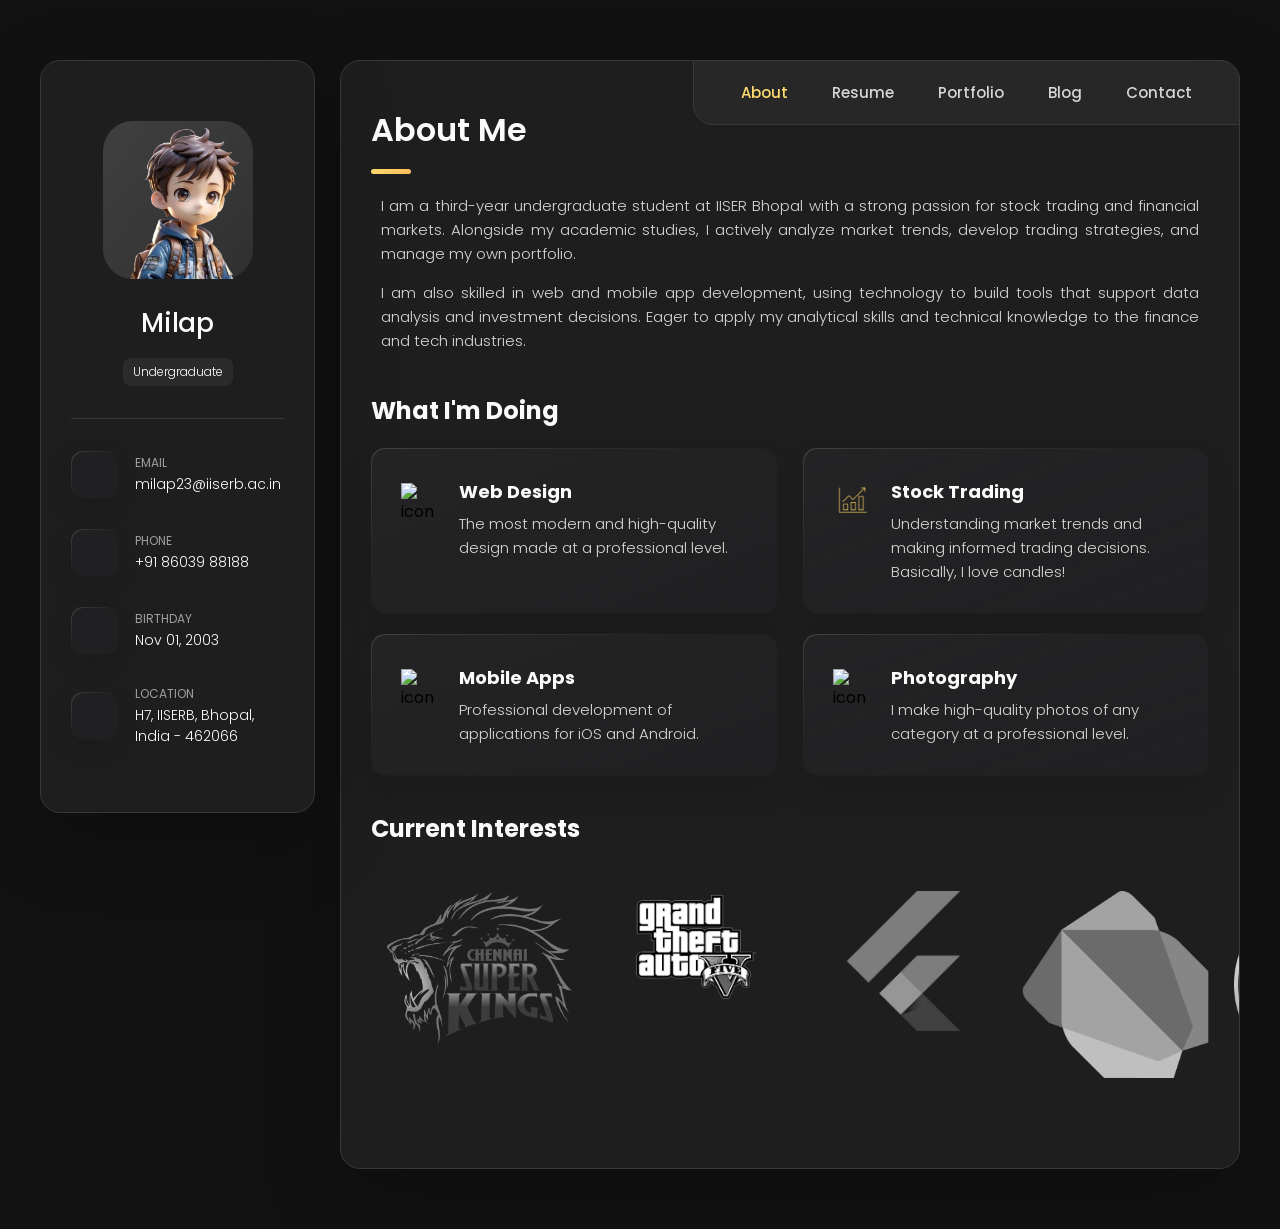
==== commit 449c8417: "Update index.html" ====
--- a/index.html
+++ b/index.html
@@ -249,35 +249,34 @@
 
                 
                 <section class="clients">
-                    <h3 class="h3 clients-title">Clients</h3>
+                    <h3 class="h3 clients-title">Current interests</h3>
 
                     <ul class="clients-list has-scrollbar">
                         <li class="clients-item">
-                            <a href="#"><img src="https://i.postimg.cc/YqfKyG66/logo-1-color.png" alt="logo"></a>
+                            <a href="#"><img src="img/csk.png" alt="logo"></a>
                         </li>
 
                         <li class="clients-item">
-                            <a href="#"><img src="https://i.postimg.cc/fWm6JtgG/logo-2-color.png" alt="logo"></a>
+                            <a href="#"><img src="img/gtav.png" alt="logo"></a>
                         </li>
 
                         <li class="clients-item">
-                            <a href="#"><img src="https://i.postimg.cc/Bb07xpwd/logo-3-color.png" alt="logo"></a>
+                            <a href="#"><img src="img/flutter.png" alt="logo"></a>
                         </li>
 
                         <li class="clients-item">
-                            <a href="#"><img src="https://i.postimg.cc/hv1yMmkh/logo-4-color.png" alt="logo"></a>
+                            <a href="#"><img src="img/dart.png" alt="logo"></a>
                         </li>
 
                         <li class="clients-item">
-                            <a href="#"><img src="https://i.postimg.cc/ry1P86Dc/logo-5-color.png" alt="logo"></a>
+                            <a href="#"><img src="img/bmw.png" alt="logo"></a>
                         </li>
 
                         <li class="clients-item">
-                            <a href="#"><img src="https://i.postimg.cc/SsWDN8NV/logo-6-color.png" alt="logo"></a>
+                            <a href="#"><img src="img/lguide.png" alt="logo"></a>
                         </li>
                     </ul>
                 </section>
-
             </article>
             
             <article class="resume " data-page="resume">
@@ -753,3 +752,4 @@
 
 
 
+
